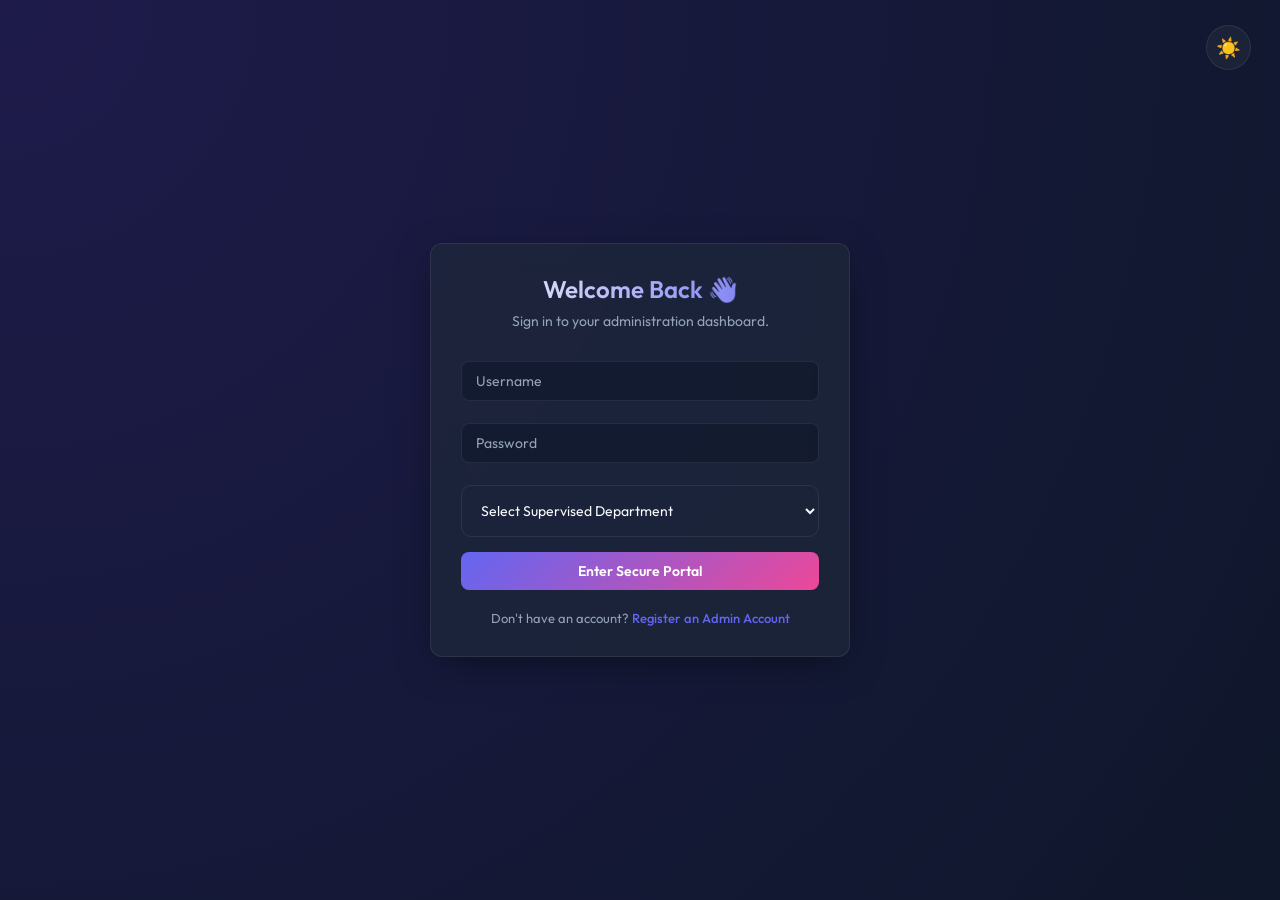
==== src/main/resources/static/login.html @ f698b4d2 "Code Edit by Suraj" ====
<!DOCTYPE html>
<html lang="en">
<head>
    <meta charset="UTF-8">
    <meta name="viewport" content="width=device-width, initial-scale=1.0">
    <title>Login | Admin Portal</title>
    <link href="https://fonts.googleapis.com/css2?family=Outfit:wght@300;400;500;600;700&display=swap" rel="stylesheet">
    <link rel="stylesheet" href="css/style.css">
    <script src="js/app.js"></script>
</head>
<body>
    <div class="auth-wrapper">
        <button class="btn btn-small" onclick="toggleTheme()" id="themeBtn" style="position:absolute; top:25px; right:25px; background:var(--glass-bg); color:var(--text-main); border:1px solid var(--glass-border); width:45px; height:45px; padding:0; border-radius:50%; font-size:20px; z-index:100; cursor:pointer;" title="Toggle Theme">☀️</button>
        <div class="glass auth-card">
            <div class="auth-header">
                <h1>Welcome Back 👋</h1>
                <p>Sign in to your administration dashboard.</p>
            </div>
            
            <input type="text" id="username" placeholder="Username" autocomplete="off" />
            <input type="password" id="password" placeholder="Password" />
            <select id="department" style="width:100%; padding:15px; margin-bottom:15px; border-radius:10px; border:1px solid var(--glass-border); background:var(--bg-card); color:var(--text-main); font-family:inherit;">
                <option value="" disabled selected>Select Supervised Department</option>
                <option value="Computer Science">Computer Science</option>
                <option value="Civil Engineering">Civil Engineering</option>
                <option value="Mechanical Engineering">Mechanical Engineering</option>
                <option value="Electrical Engineering">Electrical Engineering</option>
            </select>
            
            <button class="btn btn-primary" id="loginBtn" onclick="login()">Enter Secure Portal</button>
            
            <div class="auth-switch">
                Don't have an account? <a href="/register.html">Register an Admin Account</a>
            </div>
        </div>
    </div>

    <script>
        // --- THEME ENGINE ---
        let isLightMode = localStorage.getItem('theme') === 'light';
        if(isLightMode) document.documentElement.setAttribute('data-theme', 'light');

        function updateThemeBtn() {
            const btn = document.getElementById('themeBtn');
            if(btn) btn.innerText = isLightMode ? '🌙' : '☀️';
        }
        updateThemeBtn();

        function toggleTheme() {
            isLightMode = !isLightMode;
            if(isLightMode) {
                document.documentElement.setAttribute('data-theme', 'light');
                localStorage.setItem('theme', 'light');
            } else {
                document.documentElement.removeAttribute('data-theme');
                localStorage.setItem('theme', 'dark');
            }
            updateThemeBtn();
        }

        // If already logged in, go to index
        if (sessionStorage.getItem('user')) { window.location.href = '/index.html'; }

        async function login() {
            const username = document.getElementById('username').value;
            const password = document.getElementById('password').value;
            const department = document.getElementById('department').value;
            const btn = document.getElementById('loginBtn');

            if(!username || !password || !department) { showToast('Please enter username, password and department.', 'error'); return; }

            btn.innerText = "Verifying Credentials...";
            try {
                const res = await fetch(`${API}/api/auth/login`, {
                    method: 'POST',
                    headers: {'Content-Type': 'application/json'},
                    body: JSON.stringify({username, password, department})
                });
                
                if (res.ok) {
                    const userData = await res.json();
                    sessionStorage.setItem('user', JSON.stringify(userData));
                    window.location.href = '/index.html';
                } else {
                    const msg = await res.text();
                    showToast(msg, 'error');
                }
            } catch(e) { 
                showToast('Network error computing logic. Is the server running?', 'error'); 
            } finally { 
                btn.innerText = "Enter Secure Portal"; 
            }
        }
        
        // Enter key support
        document.addEventListener('keypress', function (e) {
            if (e.key === 'Enter') login();
        });
    </script>
</body>
</html>
---- src/main/resources/static/css/style.css ----
:root {
    --primary: #6366f1;
    --primary-hover: #4f46e5;
    --secondary: #ec4899;
    --success: #10b981;
    --danger: #f43f5e;
    --bg-base: #0f172a;
    --glass-bg: rgba(30, 41, 59, 0.7);
    --glass-border: rgba(255, 255, 255, 0.08);
    --text-main: #f8fafc;
    --text-muted: #94a3b8;
    --card-shadow: 0 10px 40px -10px rgba(0,0,0,0.5);
    --body-bg: radial-gradient(circle at top left, #1e1b4b, #0f172a);
    --table-header-bg: rgba(0,0,0,0.3);
    --table-hover: rgba(255,255,255,0.06);
    --input-bg: rgba(15, 23, 42, 0.6);
}

[data-theme="light"] {
    --bg-base: #f8fafc;
    --glass-bg: rgba(255, 255, 255, 0.85);
    --glass-border: rgba(0, 0, 0, 0.1);
    --text-main: #0f172a;
    --text-muted: #475569;
    --card-shadow: 0 10px 40px -10px rgba(0,0,0,0.08);
    --body-bg: linear-gradient(135deg, #e2e8f0, #f1f5f9);
    --table-header-bg: rgba(0,0,0,0.03);
    --table-hover: rgba(0,0,0,0.02);
    --input-bg: #e2e8f0;
}

body {
    font-family: 'Outfit', sans-serif;
    background: var(--body-bg);
    color: var(--text-main);
    margin: 0;
    height: 100vh;
    display: flex;
    flex-direction: column;
    align-items: center;
    overflow: hidden;
    transition: background 0.3s, color 0.3s;
}

/* --- GLASSMORPHISM CORE --- */
.glass {
    background: var(--glass-bg);
    backdrop-filter: blur(16px);
    -webkit-backdrop-filter: blur(16px);
    border: 1px solid var(--glass-border);
    border-radius: 12px;
    box-shadow: var(--card-shadow);
    transition: background 0.3s, border-color 0.3s;
}

/* --- TYPOGRAPHY & ELEMENTS --- */
h1, h2, h3, h4 { margin: 0; font-weight: 600; }
p { margin: 0; }

input, select {
    width: 100%;
    padding: 10px 14px;
    margin: 6px 0 16px;
    background: var(--input-bg);
    border: 1px solid var(--glass-border);
    border-radius: 8px;
    color: var(--text-main);
    font-size: 14px;
    font-family: 'Outfit', sans-serif;
    box-sizing: border-box;
    transition: all 0.3s ease;
}
input:focus, select:focus {
    outline: none;
    border-color: var(--primary);
    box-shadow: 0 0 0 4px rgba(99, 102, 241, 0.15);
}
input::placeholder { color: var(--text-muted); }
select option { background: var(--bg-base); color: var(--text-main); }

.btn {
    width: 100%;
    padding: 10px;
    border: none;
    border-radius: 8px;
    font-family: 'Outfit', sans-serif;
    font-weight: 600;
    font-size: 14px;
    cursor: pointer;
    transition: all 0.3s cubic-bezier(0.4, 0, 0.2, 1);
    display: inline-flex;
    align-items: center;
    justify-content: center;
    gap: 8px;
}
.btn:hover { transform: translateY(-2px); }
.btn:active { transform: translateY(1px); }

.btn-primary { background: linear-gradient(135deg, var(--primary), var(--secondary)); color: white; }
.btn-primary:hover { box-shadow: 0 8px 25px rgba(236, 72, 153, 0.4); }

.btn-blue { background: var(--primary); color: white; }
.btn-blue:hover { background: var(--primary-hover); box-shadow: 0 8px 25px rgba(99, 102, 241, 0.4); }

.btn-green { background: var(--success); color: white; }
.btn-green:hover { box-shadow: 0 8px 25px rgba(16, 185, 129, 0.3); }

.btn-small { width: auto; padding: 6px 12px; font-size: 13px; border-radius: 6px; margin: 0 4px; }
.btn-red { background: var(--danger); color: white; }

/* --- AUTH SCREENS --- */
.auth-wrapper {
    display: flex;
    justify-content: center;
    align-items: center;
    width: 100%;
    min-height: 100vh;
}

.auth-card {
    width: 100%;
    max-width: 420px;
    padding: 30px;
    box-sizing: border-box;
    animation: fadeIn 0.6s cubic-bezier(0.4, 0, 0.2, 1);
}

.auth-header { text-align: center; margin-bottom: 25px; }
.auth-header h1 { font-size: 24px; background: linear-gradient(to right, var(--text-main), #6366f1); -webkit-background-clip: text; -webkit-text-fill-color: transparent; }
.auth-header p { color: var(--text-muted); margin-top: 8px; font-size: 14px; }

.auth-switch {
    text-align: center;
    margin-top: 20px;
    color: var(--text-muted);
    font-size: 13px;
}
.auth-switch a {
    color: var(--primary);
    text-decoration: none;
    font-weight: 500;
    transition: color 0.2s;
}
.auth-switch a:hover { color: var(--secondary); text-decoration: underline; }

/* --- DASHBOARD --- */
.dashboard-wrapper {
    width: 100%;
    height: 100vh;
    box-sizing: border-box;
    display: flex;
    flex-direction: column;
    animation: fadeIn 0.5s ease-out;
}

.top-nav {
    display: flex;
    justify-content: space-between;
    align-items: center;
    padding: 10px 20px;
    border-radius: 0;
    border-bottom: 1px solid var(--glass-border);
    flex-shrink: 0;
    background: transparent;
}
.top-nav .app-title { font-size: 18px; font-weight: 700; letter-spacing: -0.5px; display: flex; align-items: center; gap: 10px; }
.user-badge {
    display: flex;
    align-items: center;
    gap: 15px;
}
.user-badge span { font-weight: 500; color: var(--text-main); font-size: 14px; }

.logout-btn {
    background: rgba(244, 63, 94, 0.1);
    border: 1px solid rgba(244, 63, 94, 0.3);
    color: var(--danger);
    padding: 6px 16px;
    border-radius: 8px;
    cursor: pointer;
    font-weight: 600;
    font-size: 13px;
    transition: all 0.3s;
}
.logout-btn:hover { background: var(--danger); color: white; }

/* --- DASHBOARD LAYOUT GRID --- */
.dashboard-grid {
    display: flex;
    flex-direction: column;
    flex: 1;
    overflow: hidden;
}

.sidebar {
    display: flex;
    flex-direction: row;
    gap: 10px;
    padding: 8px 20px;
    align-items: center;
    justify-content: start;
    flex-wrap: wrap;
    border-radius: 0;
    border-bottom: 1px solid var(--glass-border);
    flex-shrink: 0;
}

.nav-item {
    padding: 8px 16px;
    cursor: pointer;
    border-radius: 8px;
    font-weight: 600;
    font-size: 13px;
    transition: all 0.3s;
    color: var(--text-muted);
    display: flex;
    align-items: center;
    gap: 8px;
    background: transparent;
    border: 1px solid transparent;
}
.nav-item:hover { color: var(--text-main); background: rgba(100,100,100,0.1); }
.nav-item.active {
    background: linear-gradient(135deg, var(--primary), var(--primary-hover));
    color: white;
    box-shadow: 0 4px 10px rgba(99, 102, 241, 0.2);
    border-color: rgba(255,255,255,0.1);
}

.content-area {
    display: flex;
    flex-direction: column;
    gap: 15px;
    flex: 1;
    overflow-y: auto;
    padding: 15px 25px;
}

.content-section {
    display: none;
    animation: fadeIn 0.3s ease-out;
}
.content-section.active { display: block; }

/* New two column layout */
.two-col-layout {
    display: grid;
    grid-template-columns: 280px 1fr;
    gap: 15px;
    align-items: start;
}

.section-header { 
    margin-bottom: 12px; 
    border-bottom: 1px solid var(--glass-border); 
    padding-bottom: 10px; 
    display: flex;
    justify-content: space-between;
    align-items: center;
}
.section-header h2 { font-size: 18px; }
.section-desc { color: var(--text-muted); margin-top: 4px; font-size: 13px; }

/* --- REFINED FORMS & CARDS --- */
.card-grid {
    display: grid;
    grid-template-columns: repeat(auto-fit, minmax(200px, 1fr));
    gap: 15px;
    margin-bottom: 15px;
}
.stat-card {
    padding: 15px;
    display: flex;
    align-items: center;
    gap: 15px;
    border-left: 3px solid var(--primary);
}
.stat-card.green { border-left-color: var(--success); }
.stat-card.red { border-left-color: var(--danger); }
.stat-icon { font-size: 24px; }
.stat-info h3 { font-size: 20px; margin-bottom: 2px; }
.stat-info p { color: var(--text-muted); font-size: 12px; text-transform: uppercase; letter-spacing: 1px; }

.enroll-box {
    padding: 15px;
    margin-bottom: 15px;
}
.form-grid {
    display: grid;
    grid-template-columns: repeat(auto-fit, minmax(200px, 1fr));
    gap: 15px;
}

/* --- TABLES --- */
.table-responsive { overflow-x: auto; border-radius: 8px; border: 1px solid var(--glass-border); background: var(--bg-base); }
table { width: 100%; border-collapse: collapse; }
th, td { padding: 10px 16px; text-align: left; border-bottom: 1px solid var(--glass-border); font-size: 14px; }
th { background: var(--table-header-bg); font-weight: 600; font-size: 12px; text-transform: uppercase; letter-spacing: 1px; color: var(--text-muted); }
tbody tr { transition: background 0.2s; }
tbody tr:hover { background: var(--table-hover); }
tbody tr:last-child td { border-bottom: none; }

.status-badge { padding: 4px 10px; border-radius: 12px; font-size: 11px; font-weight: 700; letter-spacing: 0.5px; display: inline-block; }
.badge-present { background: rgba(16, 185, 129, 0.15); color: #34d399; border: 1px solid rgba(16, 185, 129, 0.3); }
.badge-absent { background: rgba(244, 63, 94, 0.15); color: #fb7185; border: 1px solid rgba(244, 63, 94, 0.3); }

/* --- TOAST NOTIFICATIONS --- */
#toastContainer { position: fixed; bottom: 20px; right: 20px; display: flex; flex-direction: column; gap: 10px; z-index: 1000; }
.toast {
    background: var(--glass-bg);
    border: 1px solid var(--glass-border);
    backdrop-filter: blur(10px);
    border-left: 4px solid var(--primary);
    padding: 12px 18px;
    border-radius: 8px;
    color: var(--text-main);
    box-shadow: 0 10px 25px rgba(0,0,0,0.4);
    animation: toastSlideIn 0.3s cubic-bezier(0.16, 1, 0.3, 1) forwards, toastFadeOut 0.3s ease-out forwards 4s;
    font-weight: 500;
    min-width: 240px;
    display: flex;
    align-items: center;
    gap: 10px;
    font-size: 14px;
}
.toast.error { border-left-color: var(--danger); }
.toast.success { border-left-color: var(--success); }

@keyframes fadeIn { from { opacity: 0; transform: translateY(5px); } to { opacity: 1; transform: translateY(0); } }
@keyframes toastSlideIn { from { opacity: 0; transform: translateX(50px); } to { opacity: 1; transform: translateX(0); } }
@keyframes toastFadeOut { from { opacity: 1; transform: translateX(0); } to { opacity: 0; transform: translateX(50px); display: none; } }
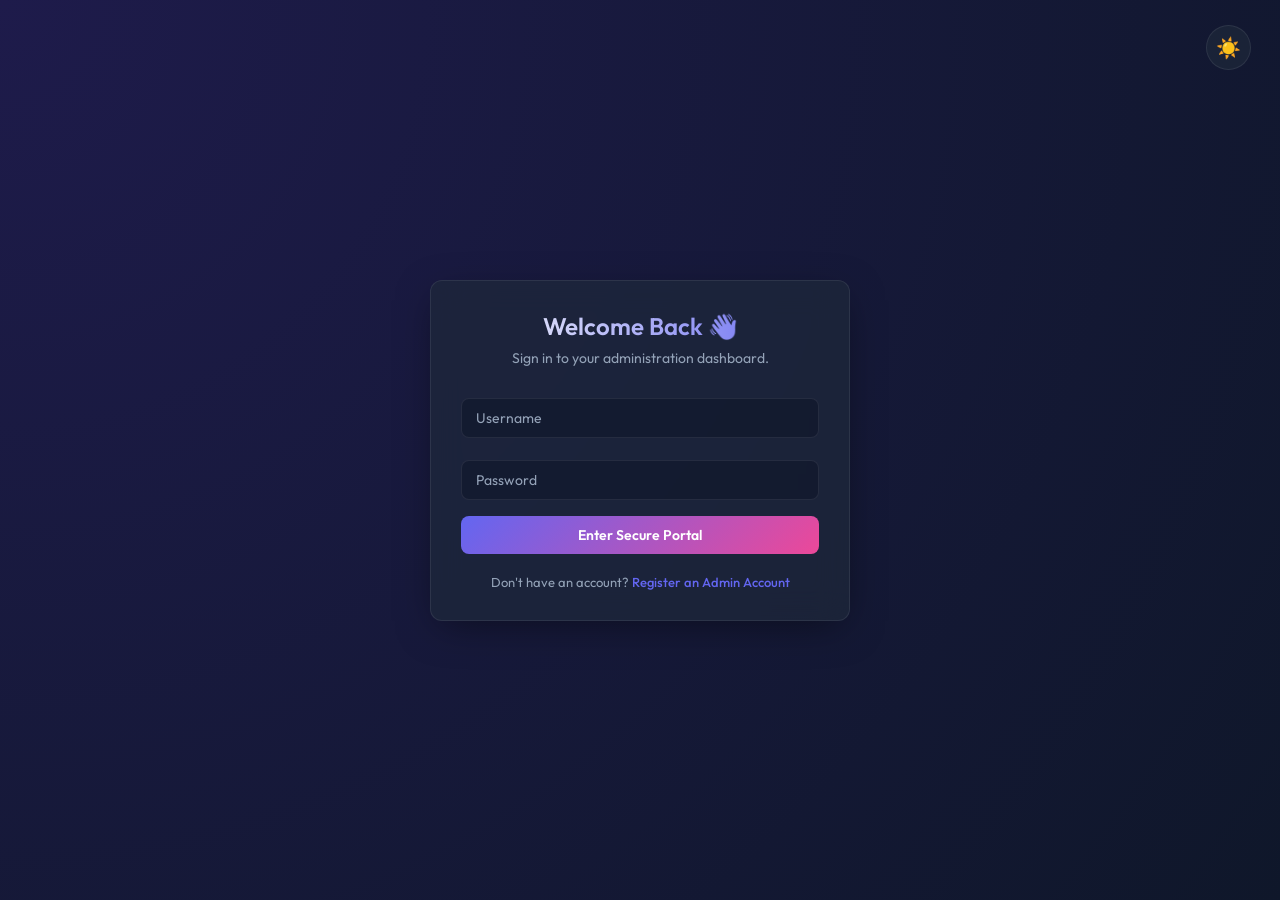
==== commit 47a3acdd: "Hall ticket manager feature - Suraj" ====
--- a/src/main/resources/static/login.html
+++ b/src/main/resources/static/login.html
@@ -19,13 +19,6 @@
             
             <input type="text" id="username" placeholder="Username" autocomplete="off" />
             <input type="password" id="password" placeholder="Password" />
-            <select id="department" style="width:100%; padding:15px; margin-bottom:15px; border-radius:10px; border:1px solid var(--glass-border); background:var(--bg-card); color:var(--text-main); font-family:inherit;">
-                <option value="" disabled selected>Select Supervised Department</option>
-                <option value="Computer Science">Computer Science</option>
-                <option value="Civil Engineering">Civil Engineering</option>
-                <option value="Mechanical Engineering">Mechanical Engineering</option>
-                <option value="Electrical Engineering">Electrical Engineering</option>
-            </select>
             
             <button class="btn btn-primary" id="loginBtn" onclick="login()">Enter Secure Portal</button>
             
@@ -64,17 +57,16 @@
         async function login() {
             const username = document.getElementById('username').value;
             const password = document.getElementById('password').value;
-            const department = document.getElementById('department').value;
             const btn = document.getElementById('loginBtn');
 
-            if(!username || !password || !department) { showToast('Please enter username, password and department.', 'error'); return; }
+            if(!username || !password) { showToast('Please enter username and password.', 'error'); return; }
 
             btn.innerText = "Verifying Credentials...";
             try {
                 const res = await fetch(`${API}/api/auth/login`, {
                     method: 'POST',
                     headers: {'Content-Type': 'application/json'},
-                    body: JSON.stringify({username, password, department})
+                    body: JSON.stringify({username, password})
                 });
                 
                 if (res.ok) {
